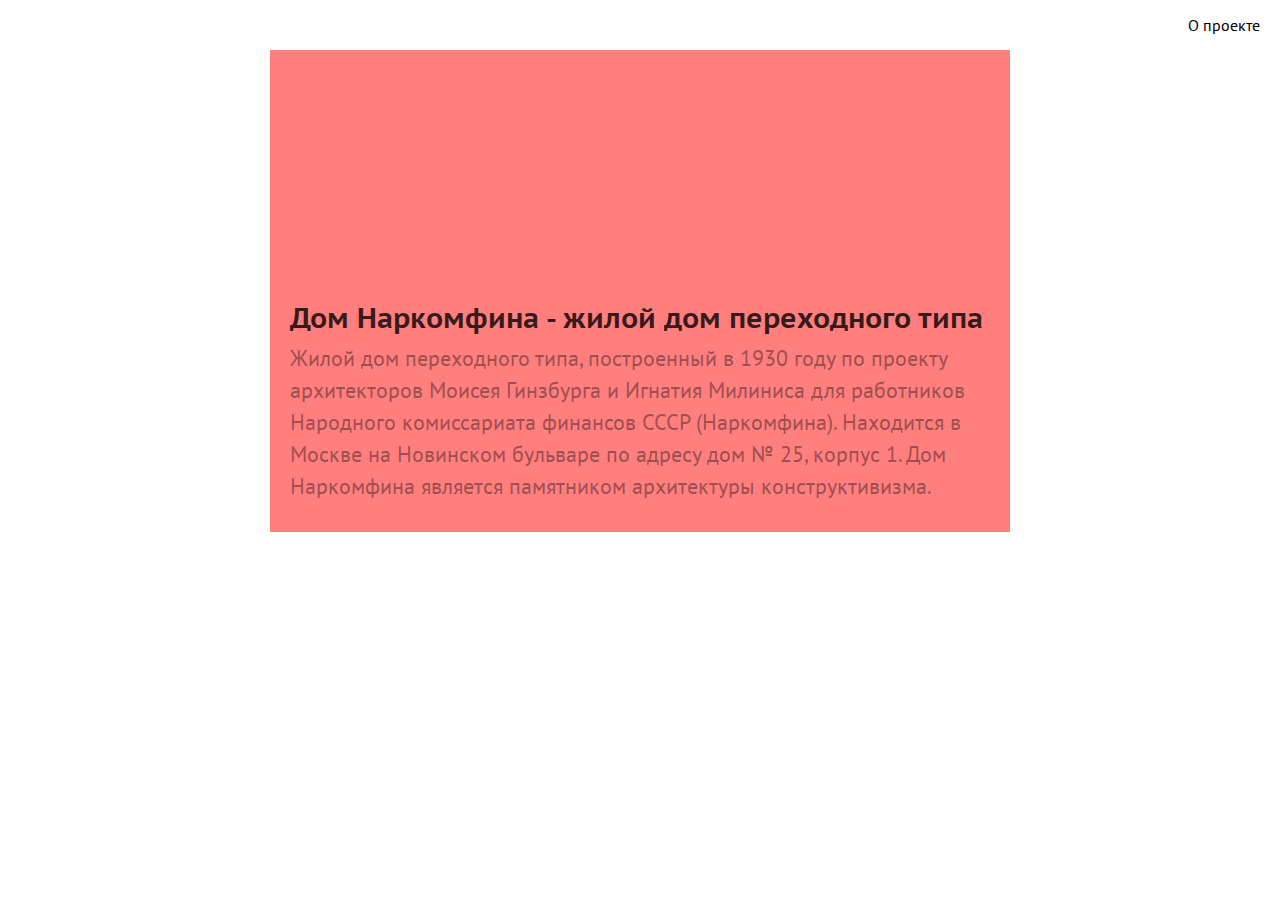
==== moltoingenuo/index.html @ 2e2cfe62 "index.html" ====
<!DOCTYPE html>
<html>
  <head>
    <meta charset="utf-8">
    <meta name="viewport" content="width=device-width">

    <title>Wikimedium</title>
    <link rel="stylesheet" href="stylesheets/style.css">

    <style>
      body {
        background-image: url(images/index_mockup.png);
        background-repeat: no-repeat;
        background-position: top center;
      }
    </style>
  </head>
  <body>
    <nav class="menubar">
      <a class="logo" href="#"></a>
      <a href="#">О проекте</a>
    </nav>

    <section class="postsFeed">
      <a href="narkomfin.html">
        <figure></figure>
        <h2>Дом Наркомфина - жилой дом переходного типа</h2>
        <p>Жилой дом переходного типа, построенный в 1930 году по проекту архитекторов Моисея Гинзбурга и Игнатия Милиниса для работников Народного комиссариата финансов СССР (Наркомфина). Находится в Москве на Новинском бульваре по адресу дом № 25, корпус 1. Дом Наркомфина является памятником архитектуры конструктивизма.</p>
      </a>
    </section>

  </body>
</html>
---- moltoingenuo/stylesheets/style.css ----
@import"reset.css";
@import"https://fonts.googleapis.com/css?family=PT+Sans+Caption:400,700|PT+Sans:400,400i,700,700i&subset=cyrillic";

@import"layout.css";
@import"menubar.css";

/* index */
@import"index.css";

/* post */
@import"sidebar.css";
@import"content.css";
@import"gallery.css";
@import"responsive.css";
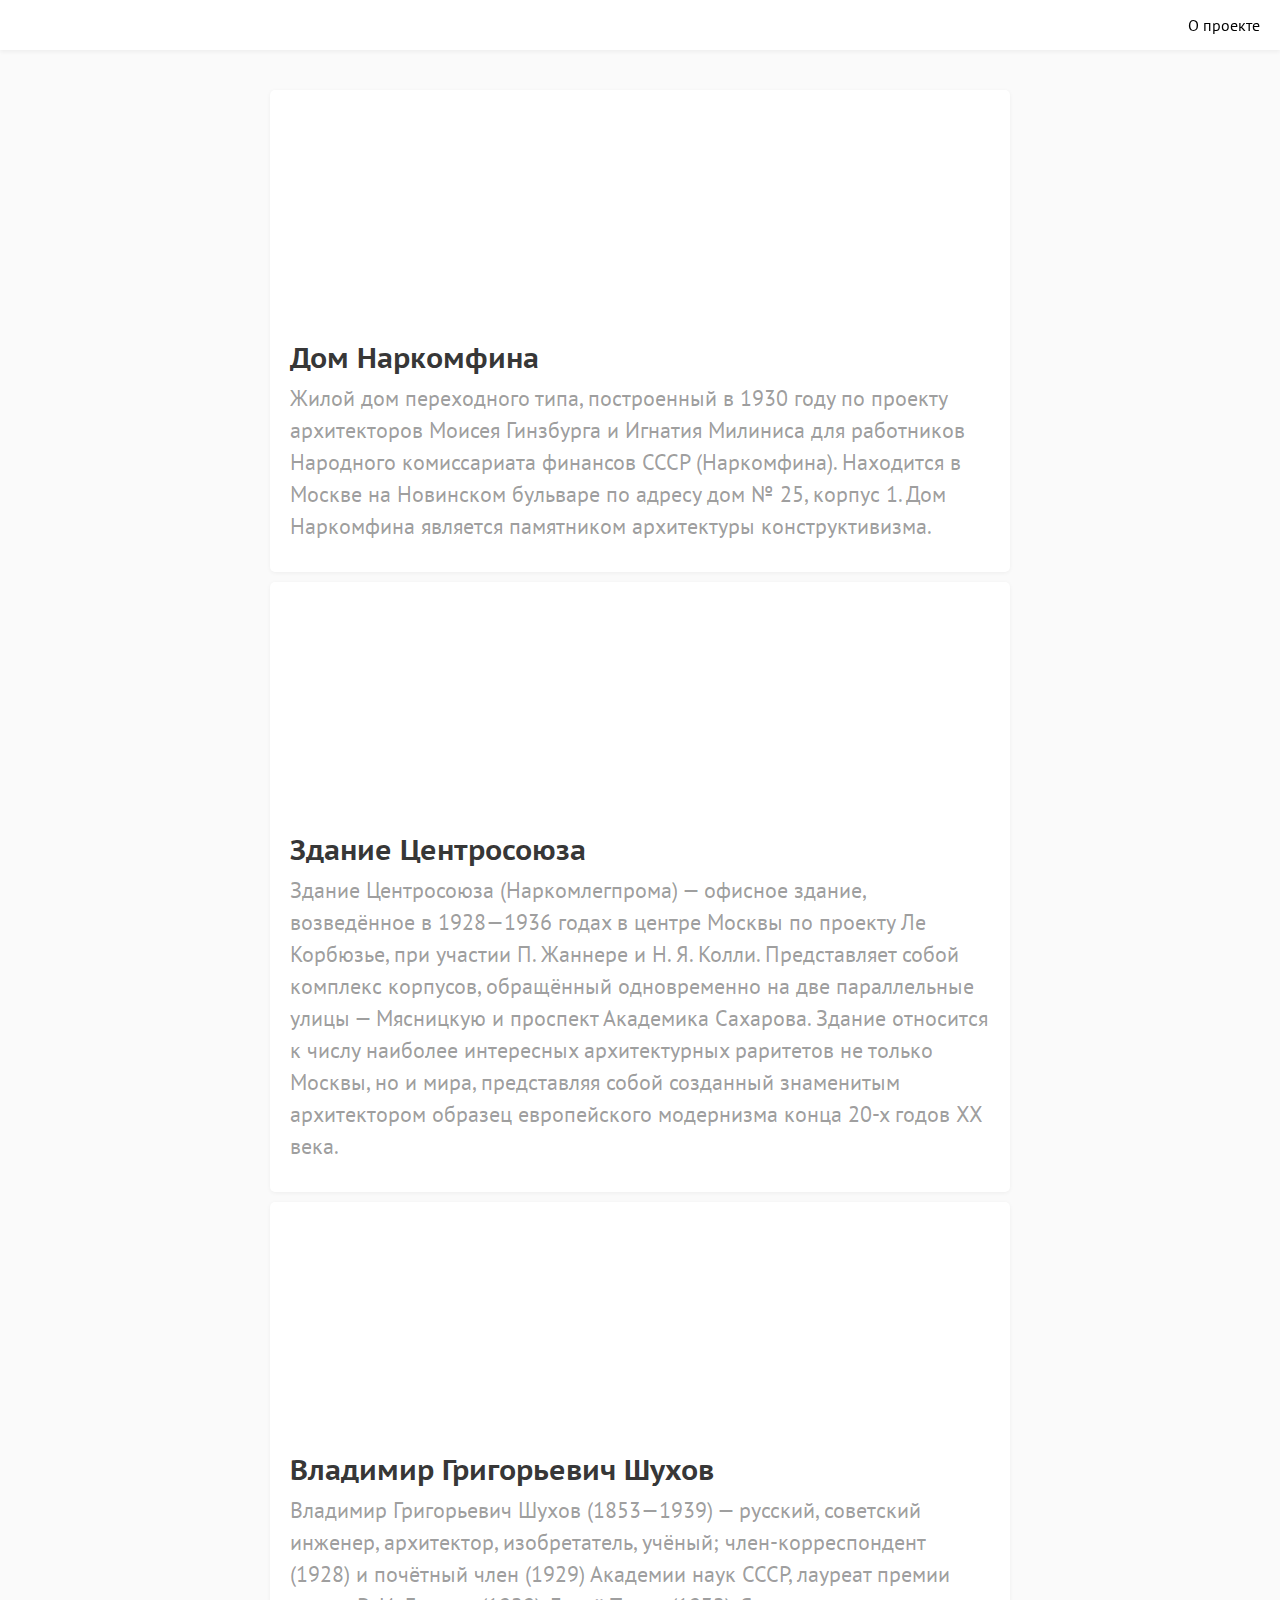
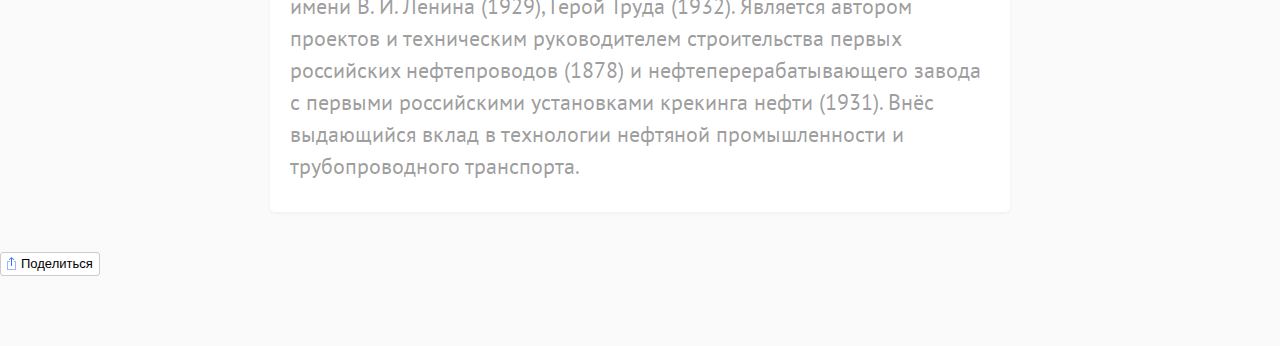
==== commit ab85ed34: "index.html" ====
--- a/moltoingenuo/index.html
+++ b/moltoingenuo/index.html
@@ -5,17 +5,14 @@
     <meta name="viewport" content="width=device-width">
 
     <title>Wikimedium</title>
+
+    <meta name="description" content="Статьи из Википедии, свёрстанные студентами для обучения основам веб-вёрстки в рамках образовательного проекта Hack Exchange.">
+    <meta name="keywords" content="hack, exchange, html, css, javascript, hse, design, rap, yo">
     <link rel="stylesheet" href="stylesheets/style.css">
-
-    <style>
-      body {
-        background-image: url(images/index_mockup.png);
-        background-repeat: no-repeat;
-        background-position: top center;
-      }
-    </style>
+    <script src="javascripts/jquery-3.1.1.js"></script>
+    <script src="javascripts/social-likes.min.js"></script>
   </head>
-  <body>
+  <body class="posts">
     <nav class="menubar">
       <a class="logo" href="#"></a>
       <a href="#">О проекте</a>
@@ -23,11 +20,32 @@
 
     <section class="postsFeed">
       <a href="narkomfin.html">
-        <figure></figure>
-        <h2>Дом Наркомфина - жилой дом переходного типа</h2>
+        <figure style="background-image: url(images/narkomfin.jpg);"></figure>
+        <h2>Дом Наркомфина</h2>
         <p>Жилой дом переходного типа, построенный в 1930 году по проекту архитекторов Моисея Гинзбурга и Игнатия Милиниса для работников Народного комиссариата финансов СССР (Наркомфина). Находится в Москве на Новинском бульваре по адресу дом № 25, корпус 1. Дом Наркомфина является памятником архитектуры конструктивизма.</p>
+      </a>
+
+      <a href="centrosouz.html">
+        <figure style="background-image: url(images/centrosouz.jpg);"></figure>
+        <h2>Здание Центросоюза</h2>
+        <p>Здание Центросоюза (Наркомлегпрома) — офисное здание, возведённое в 1928—1936 годах в центре Москвы по проекту Ле Корбюзье, при участии П. Жаннере и Н. Я. Колли. Представляет собой комплекс корпусов, обращённый одновременно на две параллельные улицы — Мясницкую и проспект Академика Сахарова. Здание относится к числу наиболее интересных архитектурных раритетов не только Москвы, но и мира, представляя собой созданный знаменитым архитектором образец европейского модернизма конца 20-х годов XX века.</p>
+      </a>
+
+      <a href="shukhov.html">
+        <figure style="background-image: url(images/shukhov.jpg);"></figure>
+        <h2>Владимир Григорьевич Шухов</h2>
+        <p>Владимир Григорьевич Шухов (1853—1939) — русский, советский инженер, архитектор, изобретатель, учёный; член-корреспондент (1928) и почётный член (1929) Академии наук СССР, лауреат премии имени В. И. Ленина (1929), Герой Труда (1932). Является автором проектов и техническим руководителем строительства первых российских нефтепроводов (1878) и нефтеперерабатывающего завода с первыми российскими установками крекинга нефти (1931). Внёс выдающийся вклад в технологии нефтяной промышленности и трубопроводного транспорта.</p>
       </a>
     </section>
 
+    <footer>
+      <div class="social-likes social-likes_single" data-single-title="Поделиться">
+        <div class="facebook" title="Поделиться ссылкой на Фейсбуке">Facebook</div>
+        <div class="twitter" title="Поделиться ссылкой в Твиттере">Twitter</div>
+        <div class="vkontakte" title="Поделиться ссылкой во Вконтакте">Вконтакте</div>
+        <div class="pinterest" title="Поделиться картинкой на Пинтересте" data-media="">Pinterest</div>
+      </div>
+    </footer>
+
   </body>
 </html>
--- a/moltoingenuo/stylesheets/style.css
+++ b/moltoingenuo/stylesheets/style.css
@@ -1,5 +1,6 @@
 @import"reset.css";
 @import"https://fonts.googleapis.com/css?family=PT+Sans+Caption:400,700|PT+Sans:400,400i,700,700i&subset=cyrillic";
+@import"social-likes_birman.css";
 
 @import"layout.css";
 @import"menubar.css";
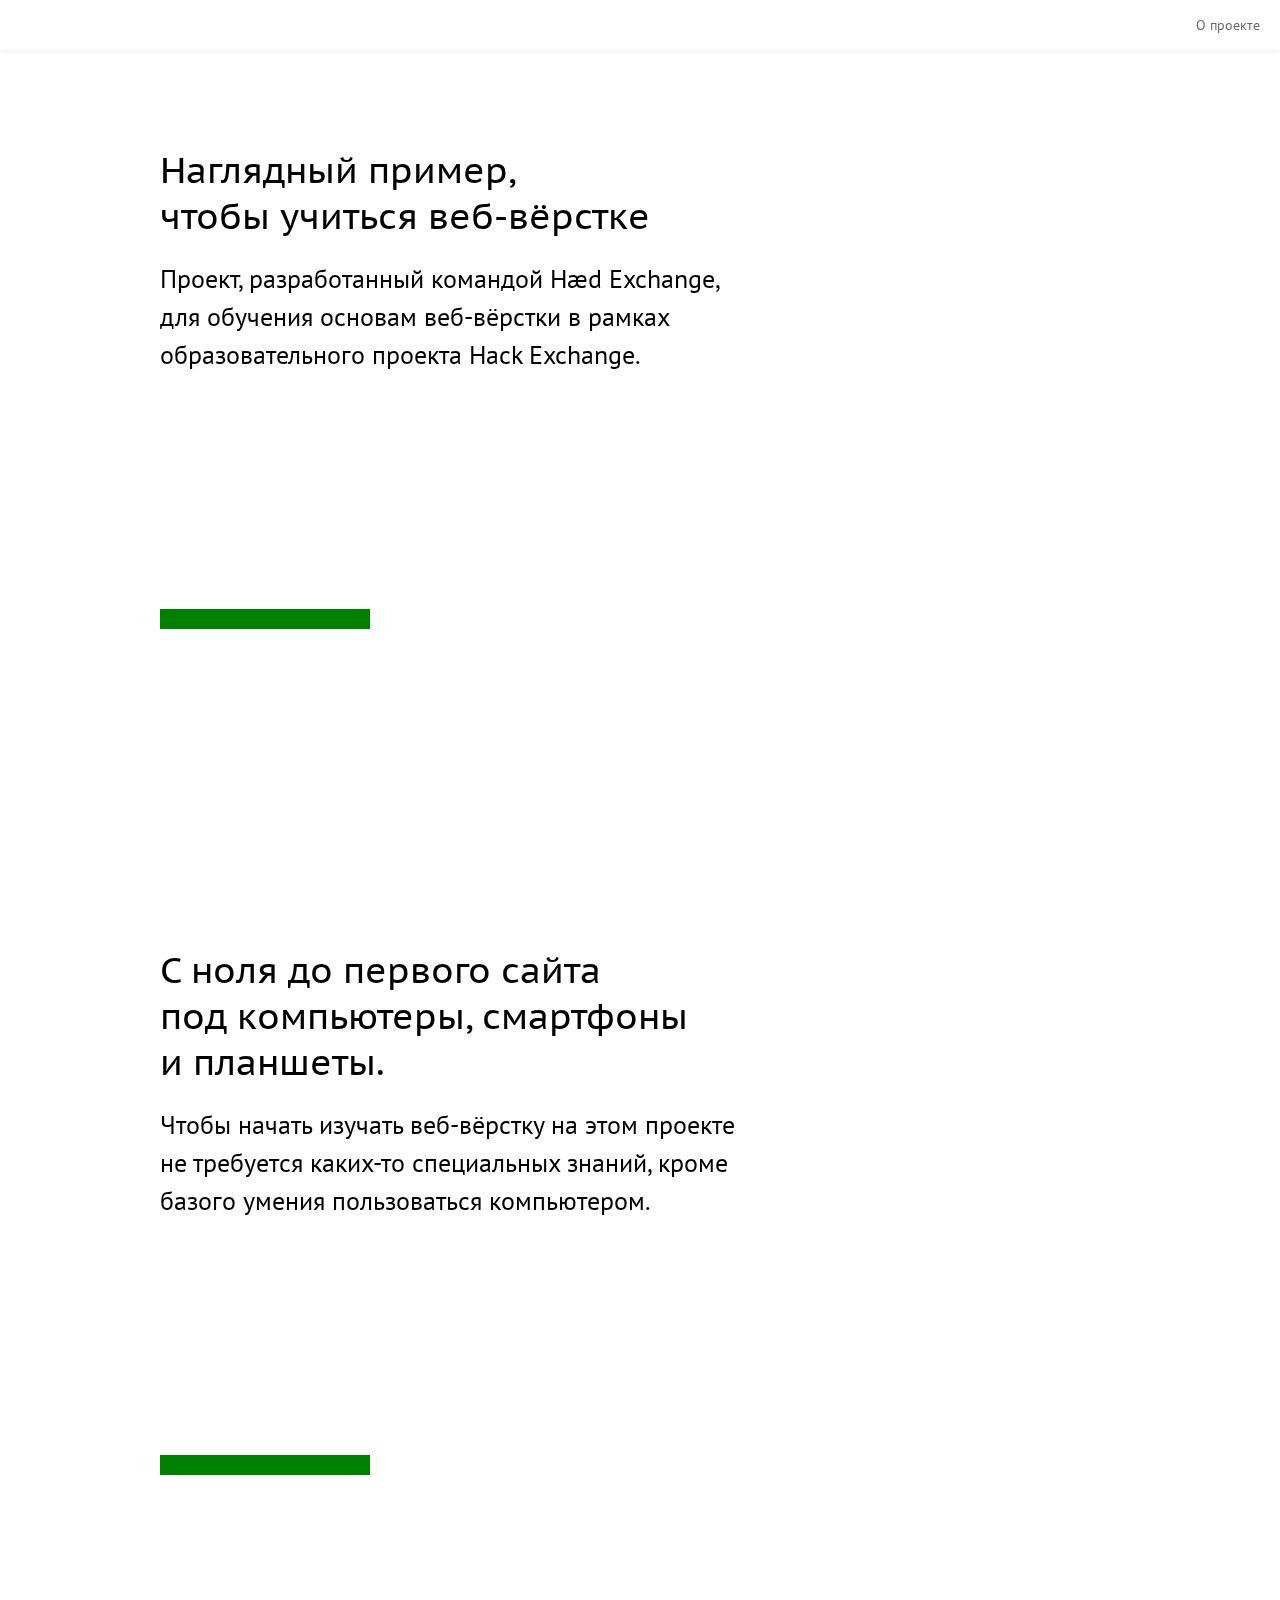
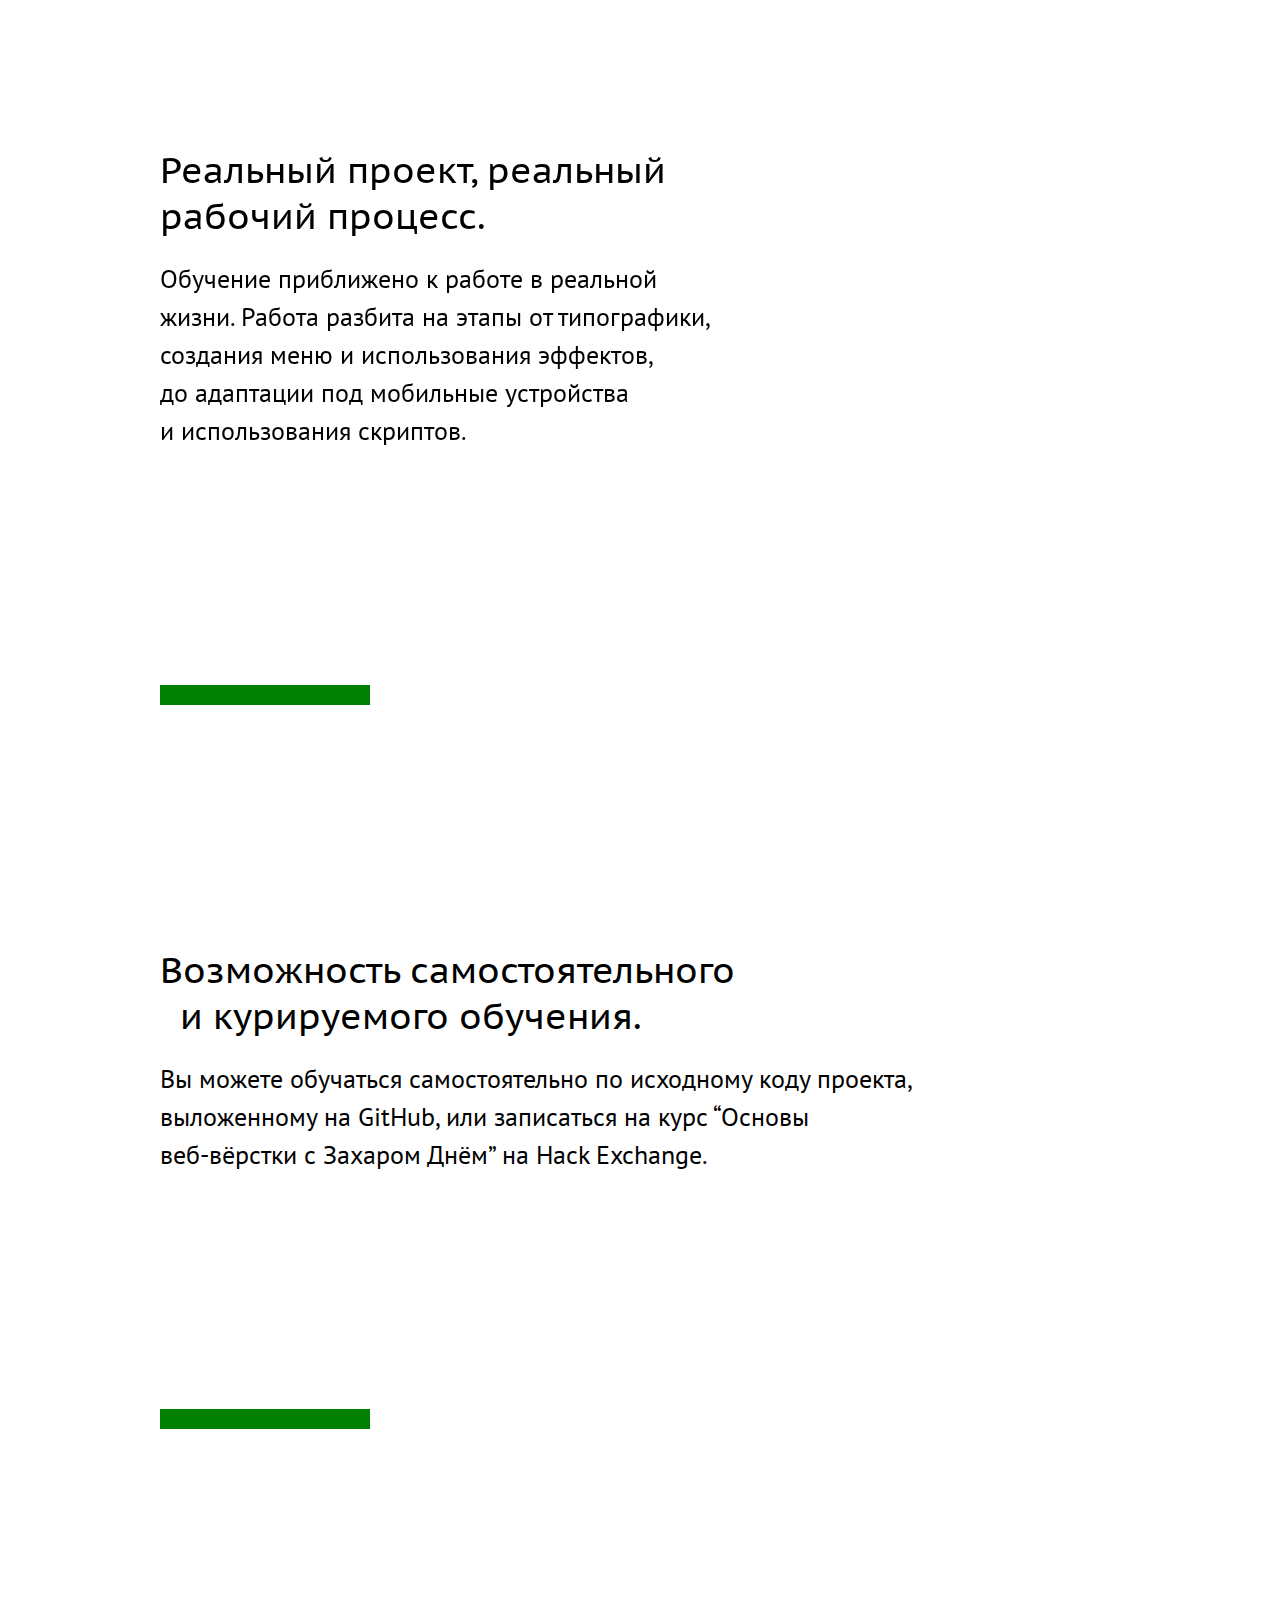
==== commit 2da77900: "фавикон и лэндинг" ====
--- a/moltoingenuo/index.html
+++ b/moltoingenuo/index.html
@@ -4,48 +4,127 @@
     <meta charset="utf-8">
     <meta name="viewport" content="width=device-width">
 
-    <title>Wikimedium</title>
+    <title>Wikimedium — проект для изучения основ веб-вёрстки</title>
 
-    <meta name="description" content="Статьи из Википедии, свёрстанные студентами для обучения основам веб-вёрстки в рамках образовательного проекта Hack Exchange.">
+    <meta name="description" content="Проект, разработанный командой Hæd Exchange, для обучения основам веб-вёрстки в рамках образовательного проекта Hack Exchange.">
     <meta name="keywords" content="hack, exchange, html, css, javascript, hse, design, rap, yo">
+
+    <meta property="og:type" content="site">
+    <meta property="og:url" content="http://wikimedium.hack.exchange">
+    <meta property="og:title" content="Wikimedium — проект для изучения основ веб-вёрстки">
+    <meta property="og:description" content="Проект, разработанный командой Hæd Exchange, для обучения основам веб-вёрстки в рамках образовательного проекта Hack Exchange.">
+    <meta property="og:image" content="http://wikimedium.hack.exchange/images/share.png">
+
+    <link rel="icon" type="image/x-icon" href="favicon.ico" />
+    <link rel="icon" type="image/png" href="favicon.png" />
+
     <link rel="stylesheet" href="stylesheets/style.css">
     <script src="javascripts/jquery-3.1.1.js"></script>
     <script src="javascripts/social-likes.min.js"></script>
+
+    <style media="screen">
+      body {
+        width: 1440px;
+        height: 3200px;
+        margin: 0 auto;
+        background-image: url(images/favicon.png);
+        background-repeat: no-repeat;
+        background-position: top center;
+        box-shadow: 0 0 10px 0  rgba(0,0,0,.1);
+      }
+    </style>
   </head>
-  <body class="posts">
+  <body class="landing">
+
     <nav class="menubar">
-      <a class="logo" href="#"></a>
-      <a href="#">О проекте</a>
+      <a class="logo" href="posts.html"></a>
+      <a class="about" href="index.html">О проекте</a>
     </nav>
 
-    <section class="postsFeed">
-      <a href="narkomfin.html">
-        <figure style="background-image: url(images/narkomfin.jpg);"></figure>
-        <h2>Дом Наркомфина</h2>
-        <p>Жилой дом переходного типа, построенный в 1930 году по проекту архитекторов Моисея Гинзбурга и Игнатия Милиниса для работников Народного комиссариата финансов СССР (Наркомфина). Находится в Москве на Новинском бульваре по адресу дом № 25, корпус 1. Дом Наркомфина является памятником архитектуры конструктивизма.</p>
-      </a>
+    <section class="mainSection">
+      <section>
+        <h2>
+          Наглядный пример,<br>
+          чтобы учиться веб-вёрстке
+        </h2>
 
-      <a href="centrosouz.html">
-        <figure style="background-image: url(images/centrosouz.jpg);"></figure>
-        <h2>Здание Центросоюза</h2>
-        <p>Здание Центросоюза (Наркомлегпрома) — офисное здание, возведённое в 1928—1936 годах в центре Москвы по проекту Ле Корбюзье, при участии П. Жаннере и Н. Я. Колли. Представляет собой комплекс корпусов, обращённый одновременно на две параллельные улицы — Мясницкую и проспект Академика Сахарова. Здание относится к числу наиболее интересных архитектурных раритетов не только Москвы, но и мира, представляя собой созданный знаменитым архитектором образец европейского модернизма конца 20-х годов XX века.</p>
-      </a>
+        <p>
+          Проект, разработанный командой Hæd Exchange,<br>
+          для обучения основам веб-вёрстки в рамках<br>
+          образовательного проекта Hack Exchange.
+        </p>
 
-      <a href="shukhov.html">
-        <figure style="background-image: url(images/shukhov.jpg);"></figure>
-        <h2>Владимир Григорьевич Шухов</h2>
-        <p>Владимир Григорьевич Шухов (1853—1939) — русский, советский инженер, архитектор, изобретатель, учёный; член-корреспондент (1928) и почётный член (1929) Академии наук СССР, лауреат премии имени В. И. Ленина (1929), Герой Труда (1932). Является автором проектов и техническим руководителем строительства первых российских нефтепроводов (1878) и нефтеперерабатывающего завода с первыми российскими установками крекинга нефти (1931). Внёс выдающийся вклад в технологии нефтяной промышленности и трубопроводного транспорта.</p>
-      </a>
+        <figure></figure>
+      </section>
+
+      <figure></figure>
+
     </section>
 
-    <footer>
-      <div class="social-likes social-likes_single" data-single-title="Поделиться">
-        <div class="facebook" title="Поделиться ссылкой на Фейсбуке">Facebook</div>
-        <div class="twitter" title="Поделиться ссылкой в Твиттере">Twitter</div>
-        <div class="vkontakte" title="Поделиться ссылкой во Вконтакте">Вконтакте</div>
-        <div class="pinterest" title="Поделиться картинкой на Пинтересте" data-media="">Pinterest</div>
-      </div>
-    </footer>
+    <section class="mainSection">
+      <section>
+        <h2>
+          С ноля до первого сайта<br>
+          под компьютеры, смартфоны<br>
+          и планшеты.
+        </h2>
 
+        <p>
+          Чтобы начать изучать веб-вёрстку на этом проекте<br>
+          не требуется каких-то специальных знаний, кроме<br>
+          базого умения пользоваться компьютером.
+        </p>
+
+        <figure></figure>
+      </section>
+
+      <figure></figure>
+
+    </section>
+
+    <section class="mainSection">
+      <section>
+        <h2>
+          Реальный проект, реальный<br>
+          рабочий процесс.
+        </h2>
+
+        <p>
+          Обучение приближено к работе в реальной<br>
+          жизни. Работа разбита на этапы от типографики,<br>
+          создания меню и использования эффектов, +<br>
+          до адаптации под мобильные устройства +<br>
+          и использования скриптов.
+        </p>
+
+        <figure></figure>
+      </section>
+
+      <figure></figure>
+
+    </section>
+
+    <section class="mainSection">
+      <section>
+        <h2>
+          Возможность самостоятельного<br> +
+          и курируемого обучения.
+        </h2>
+
+        <p>
+          Вы можете обучаться самостоятельно по исходному коду проекта,<br>
+          выложенному на GitHub, или записаться на курс “Основы<br>
+          веб-вёрстки с Захаром Днём” на Hack Exchange.
+        </p>
+        
+        <figure></figure>
+      </section>
+
+      <figure></figure>
+
+    </section>
   </body>
 </html>
--- a/moltoingenuo/stylesheets/style.css
+++ b/moltoingenuo/stylesheets/style.css
@@ -4,9 +4,13 @@
 
 @import"layout.css";
 @import"menubar.css";
+@import"share.css";
 
-/* index */
-@import"index.css";
+/* landing */
+@import"landing.css";
+
+/* posts */
+@import"posts.css";
 
 /* post */
 @import"sidebar.css";
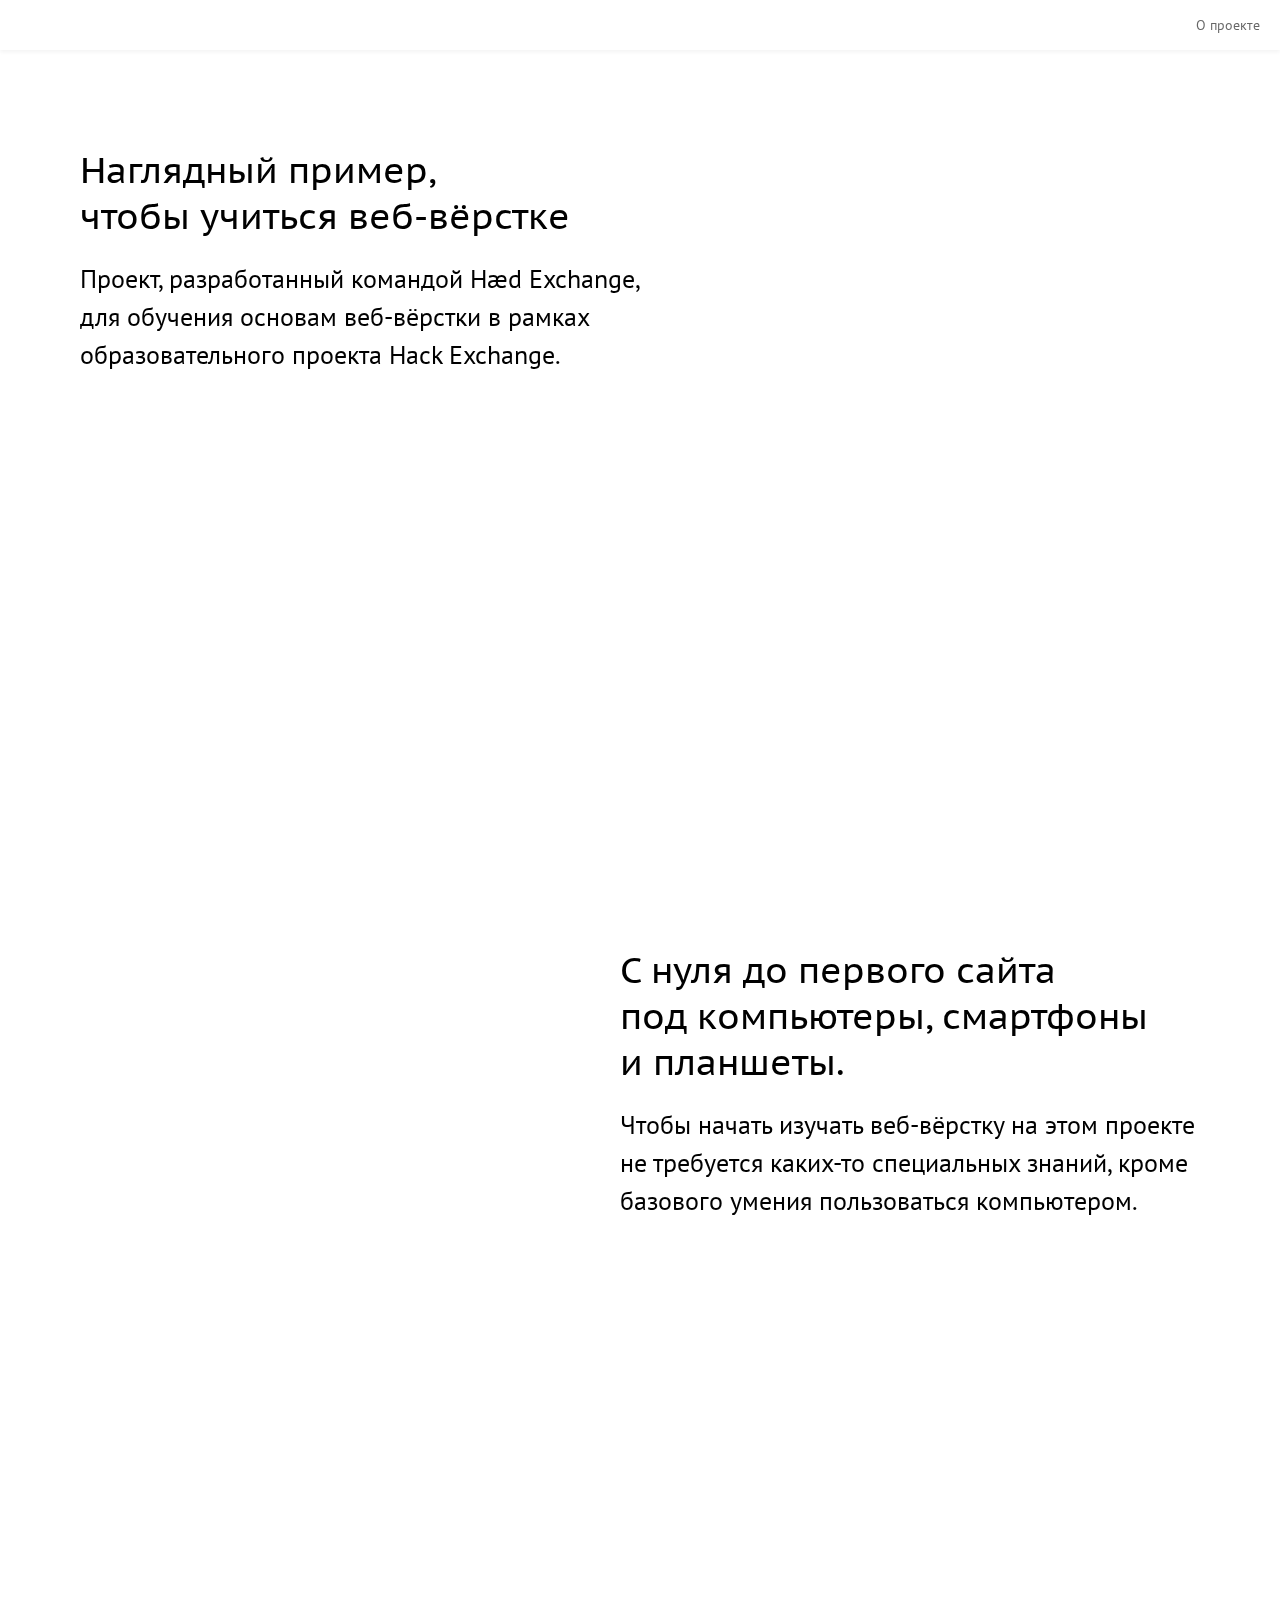
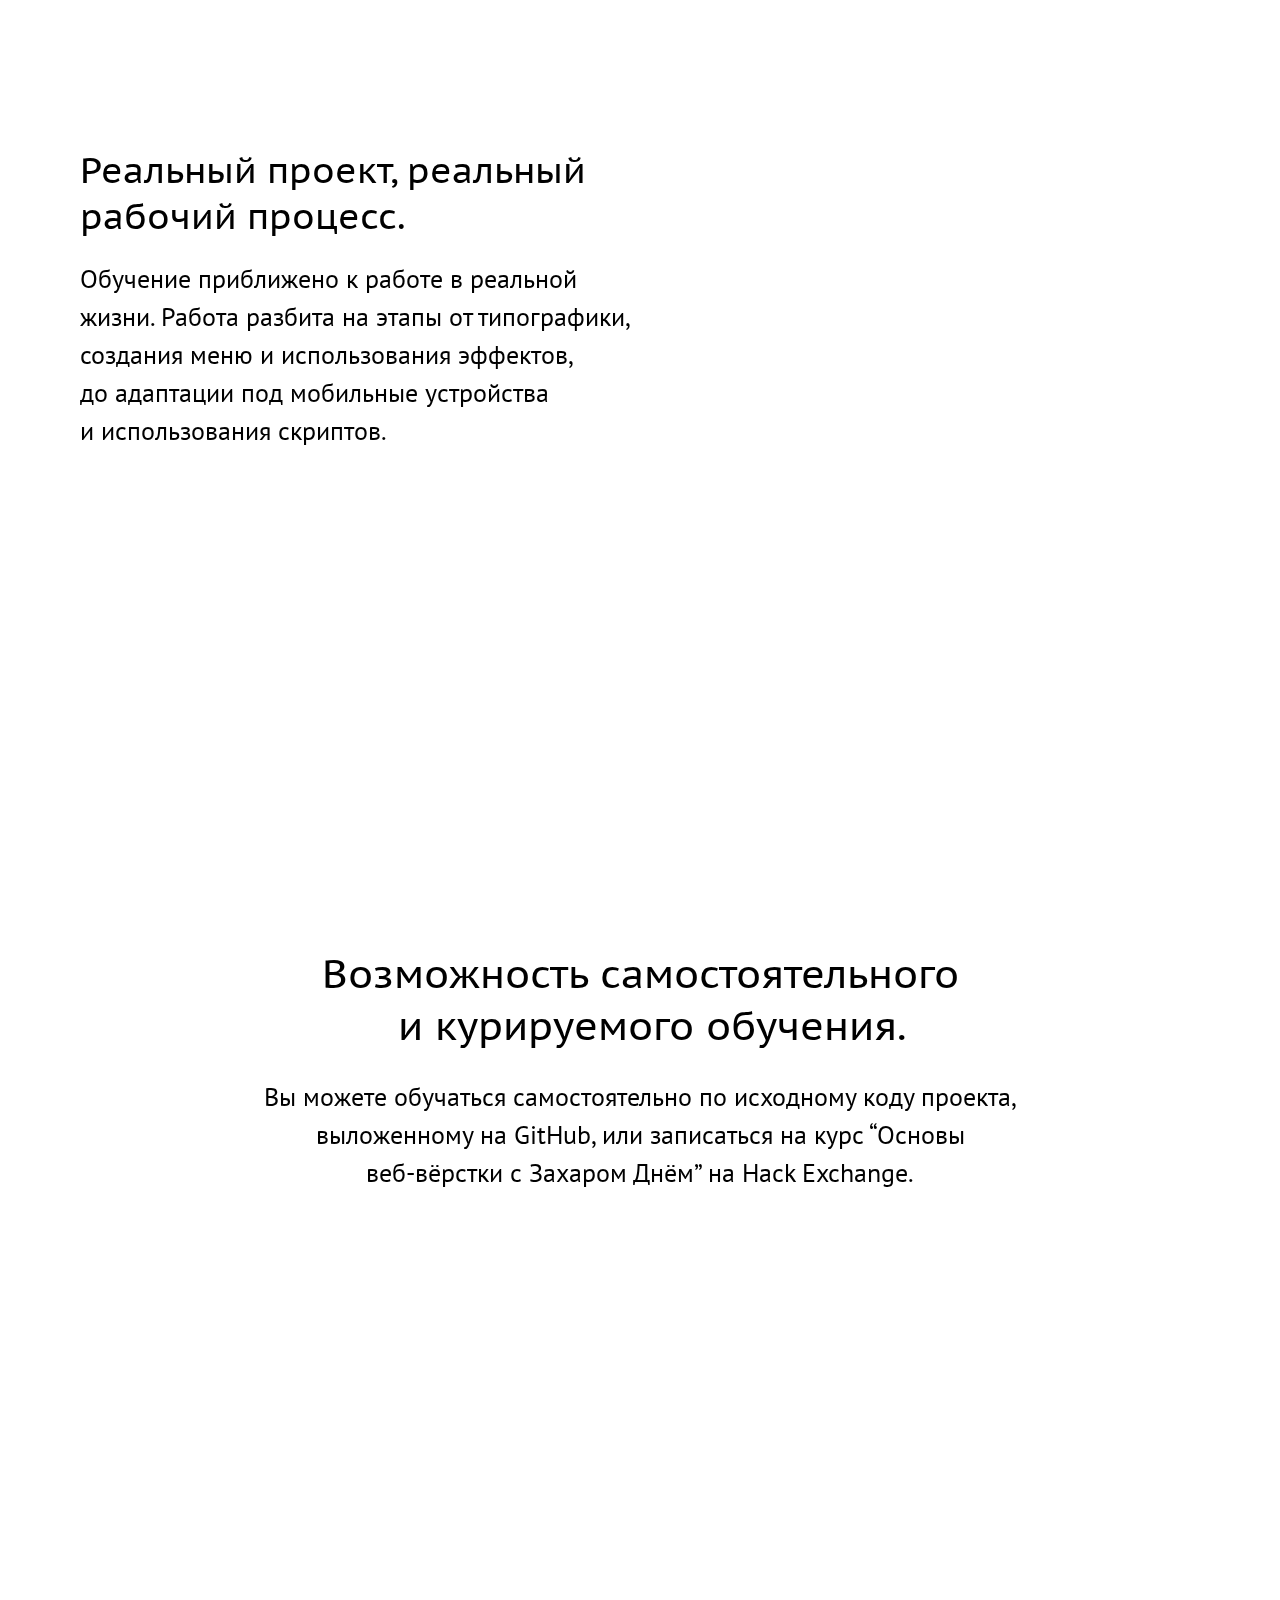
==== commit 21a12c06: "Адаптация под ipad" ====
--- a/moltoingenuo/index.html
+++ b/moltoingenuo/index.html
@@ -23,108 +23,98 @@
     <script src="javascripts/social-likes.min.js"></script>
 
     <style media="screen">
-      body {
-        width: 1440px;
-        height: 3200px;
-        margin: 0 auto;
-        background-image: url(images/favicon.png);
-        background-repeat: no-repeat;
-        background-position: top center;
-        box-shadow: 0 0 10px 0  rgba(0,0,0,.1);
-      }
     </style>
   </head>
-  <body class="landing">
+  <body class="landing bg">
 
     <nav class="menubar">
       <a class="logo" href="posts.html"></a>
       <a class="about" href="index.html">О проекте</a>
     </nav>
 
-    <section class="mainSection">
-      <section>
-        <h2>
-          Наглядный пример,<br>
-          чтобы учиться веб-вёрстке
-        </h2>
+    <section class="landingWrapper">
+      <section class="mainSection left">
+        <section>
+          <h2>
+            Наглядный пример,<br>
+            чтобы учиться веб-вёрстке
+          </h2>
 
-        <p>
-          Проект, разработанный командой Hæd Exchange,<br>
-          для обучения основам веб-вёрстки в рамках<br>
-          образовательного проекта Hack Exchange.
-        </p>
+          <p>
+            Проект, разработанный командой Hæd Exchange,<br>
+            для обучения основам веб-вёрстки в рамках<br>
+            образовательного проекта Hack Exchange.
+          </p>
 
-        <figure></figure>
+          <figure></figure>
+        </section>
+
+        <figure class="mockup" id="mockup1"></figure>
       </section>
 
-      <figure></figure>
+      <section class="mainSection right">
+        <section>
+          <h2>
+            С нуля до первого сайта<br>
+            под компьютеры, смартфоны<br>
+            и планшеты.
+          </h2>
+
+          <p>
+            Чтобы начать изучать веб-вёрстку на этом проекте<br>
+            не требуется каких-то специальных знаний, кроме<br>
+            базового умения пользоваться компьютером.
+          </p>
+
+          <figure></figure>
+        </section>
+
+        <figure class="mockup" id="mockup2"></figure>
+
+      </section>
+
+      <section class="mainSection left">
+        <section>
+          <h2>
+            Реальный проект, реальный<br>
+            рабочий процесс.
+          </h2>
+
+          <p>
+            Обучение приближено к работе в реальной<br>
+            жизни. Работа разбита на этапы от типографики,<br>
+            создания меню и использования эффектов, +<br>
+            до адаптации под мобильные устройства +<br>
+            и использования скриптов.
+          </p>
+
+          <figure></figure>
+        </section>
+
+        <figure class="mockup" id="mockup3"></figure>
+
+      </section>
+
+      <section class="mainSection center">
+        <section>
+          <h2>
+            Возможность самостоятельного<br> +
+            и курируемого обучения.
+          </h2>
+
+          <p>
+            Вы можете обучаться самостоятельно по исходному коду проекта,<br>
+            выложенному на GitHub, или записаться на курс “Основы<br>
+            веб-вёрстки с Захаром Днём” на Hack Exchange.
+          </p>
+        </section>
+
+      </section>
 
     </section>
 
-    <section class="mainSection">
-      <section>
-        <h2>
-          С ноля до первого сайта<br>
-          под компьютеры, смартфоны<br>
-          и планшеты.
-        </h2>
-
-        <p>
-          Чтобы начать изучать веб-вёрстку на этом проекте<br>
-          не требуется каких-то специальных знаний, кроме<br>
-          базого умения пользоваться компьютером.
-        </p>
-
-        <figure></figure>
-      </section>
-
-      <figure></figure>
-
-    </section>
-
-    <section class="mainSection">
-      <section>
-        <h2>
-          Реальный проект, реальный<br>
-          рабочий процесс.
-        </h2>
-
-        <p>
-          Обучение приближено к работе в реальной<br>
-          жизни. Работа разбита на этапы от типографики,<br>
-          создания меню и использования эффектов, -<br>
-          до адаптации под мобильные устройства -<br>
-          и использования скриптов.
-        </p>
-
-        <figure></figure>
-      </section>
-
-      <figure></figure>
-
-    </section>
-
-    <section class="mainSection">
-      <section>
-        <h2>
-          Возможность самостоятельного<br> -
-          и курируемого обучения.
-        </h2>
-
-        <p>
-          Вы можете обучаться самостоятельно по исходному коду проекта,<br>
-          выложенному на GitHub, или записаться на курс “Основы<br>
-          веб-вёрстки с Захаром Днём” на Hack Exchange.
-        </p>
-        
-        <figure></figure>
-      </section>
-
-      <figure></figure>
-
-    </section>
   </body>
 </html>
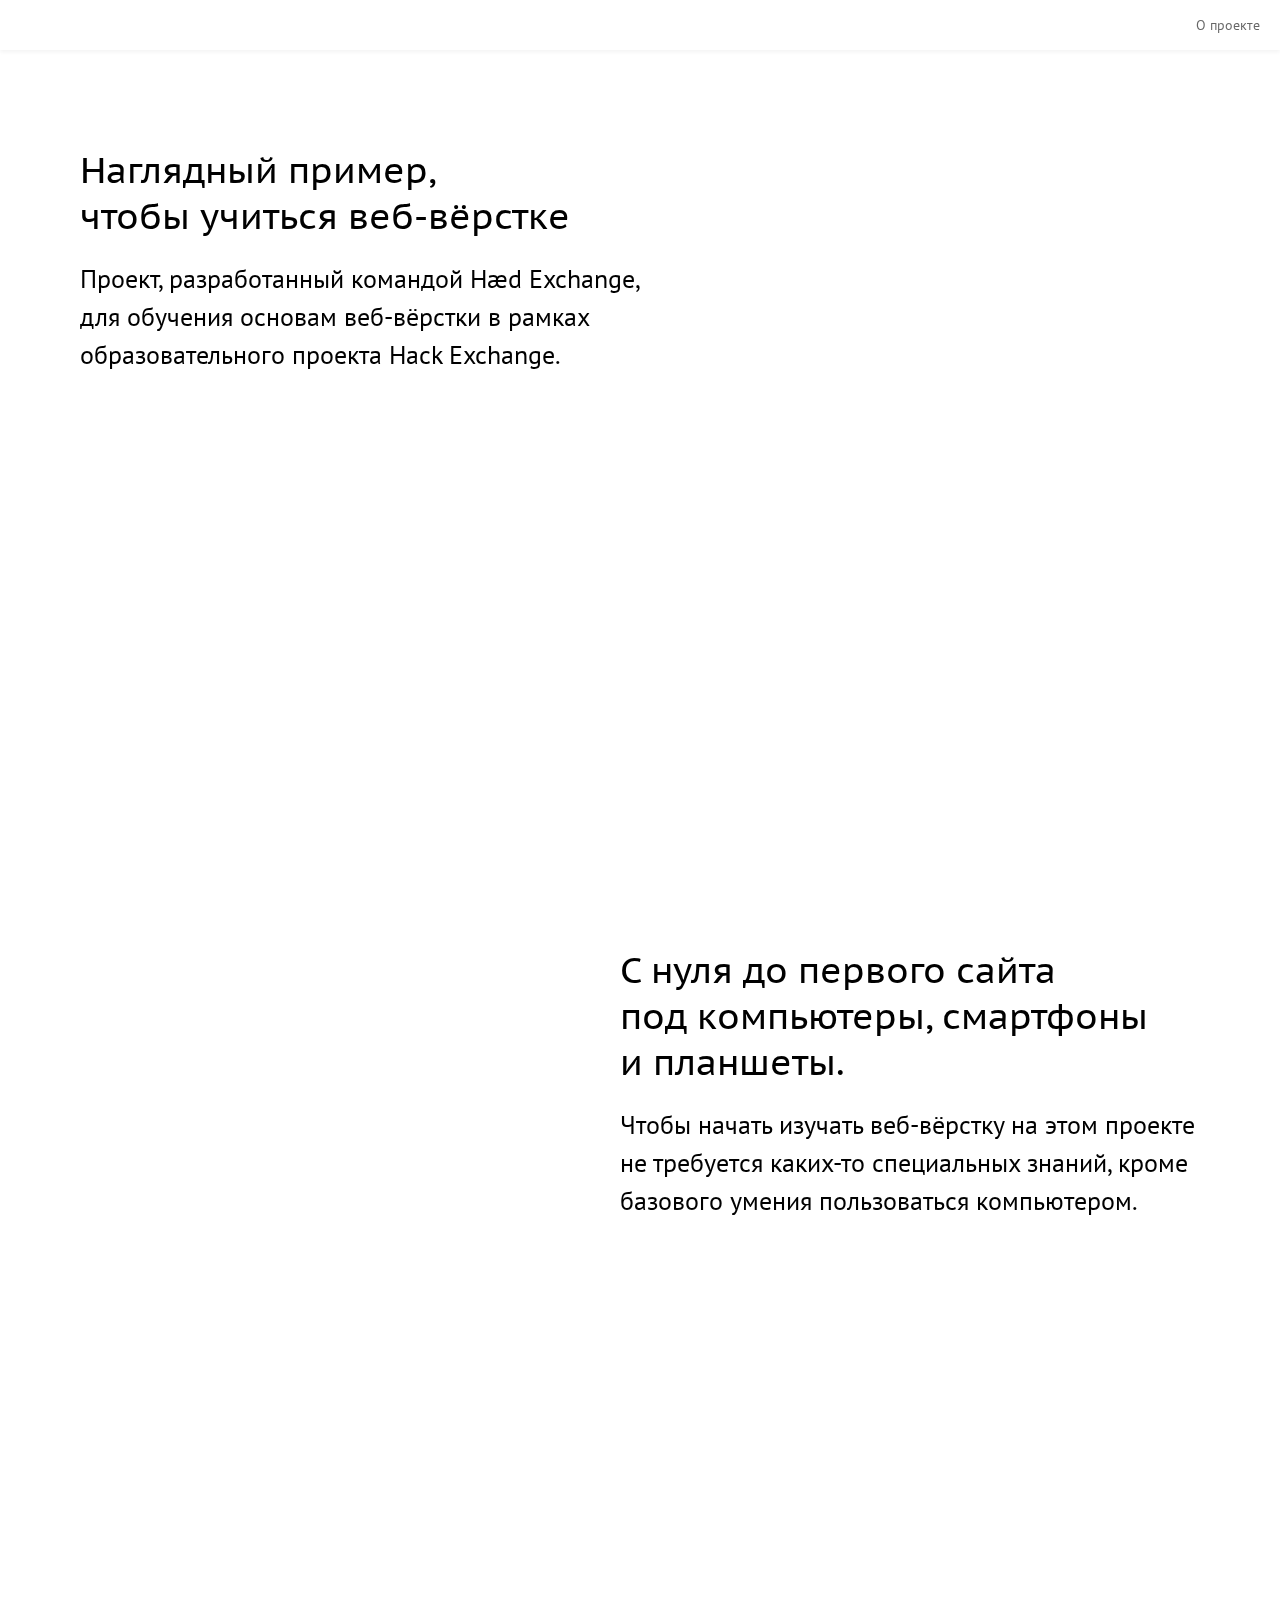
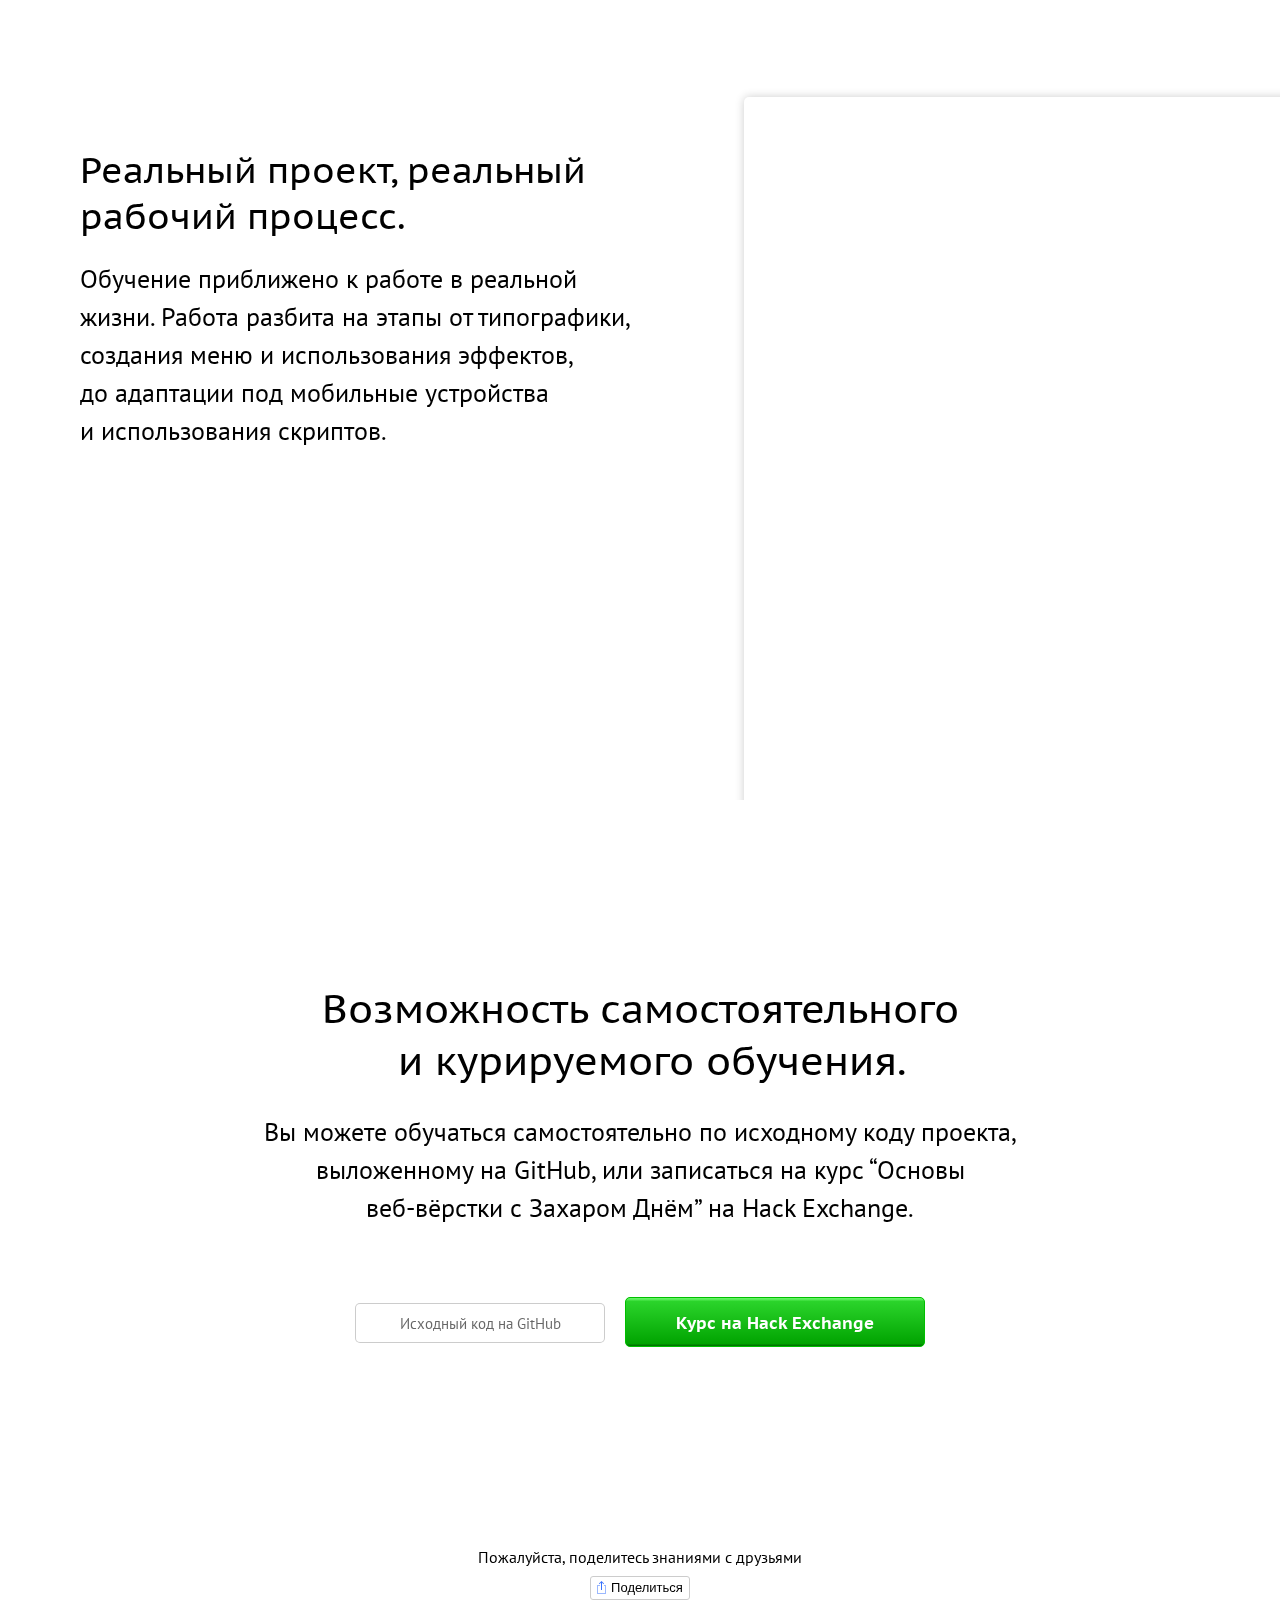
==== commit 0ce2c15c: "3 мокап" ====
--- a/moltoingenuo/index.html
+++ b/moltoingenuo/index.html
@@ -110,8 +110,23 @@
             выложенному на GitHub, или записаться на курс “Основы<br>
             веб-вёрстки с Захаром Днём” на Hack Exchange.
           </p>
+
+          <nav>
+            <a class="btn small white" href="http://github.com/ZakharDay/Wikimedium">Исходный код на GitHub</a>
+            <a class="btn large green" href="http://lessons.hack.exchange">Курс на Hack Exchange</a>
+          </nav>
         </section>
 
+        <footer>
+          <p>Пожалуйста, поделитесь знаниями с друзьями</p>
+
+          <div class="social-likes social-likes_single" data-single-title="Поделиться">
+            <div class="facebook" title="Поделиться ссылкой на Фейсбуке">Facebook</div>
+            <div class="twitter" title="Поделиться ссылкой в Твиттере">Twitter</div>
+            <div class="vkontakte" title="Поделиться ссылкой во Вконтакте">Вконтакте</div>
+            <div class="pinterest" title="Поделиться картинкой на Пинтересте" data-media="">Pinterest</div>
+          </div>
+        </footer>
       </section>
 
     </section>
--- a/moltoingenuo/stylesheets/style.css
+++ b/moltoingenuo/stylesheets/style.css
@@ -5,6 +5,7 @@
 @import"layout.css";
 @import"menubar.css";
 @import"share.css";
+@import"ui.css";
 
 /* landing */
 @import"landing.css";
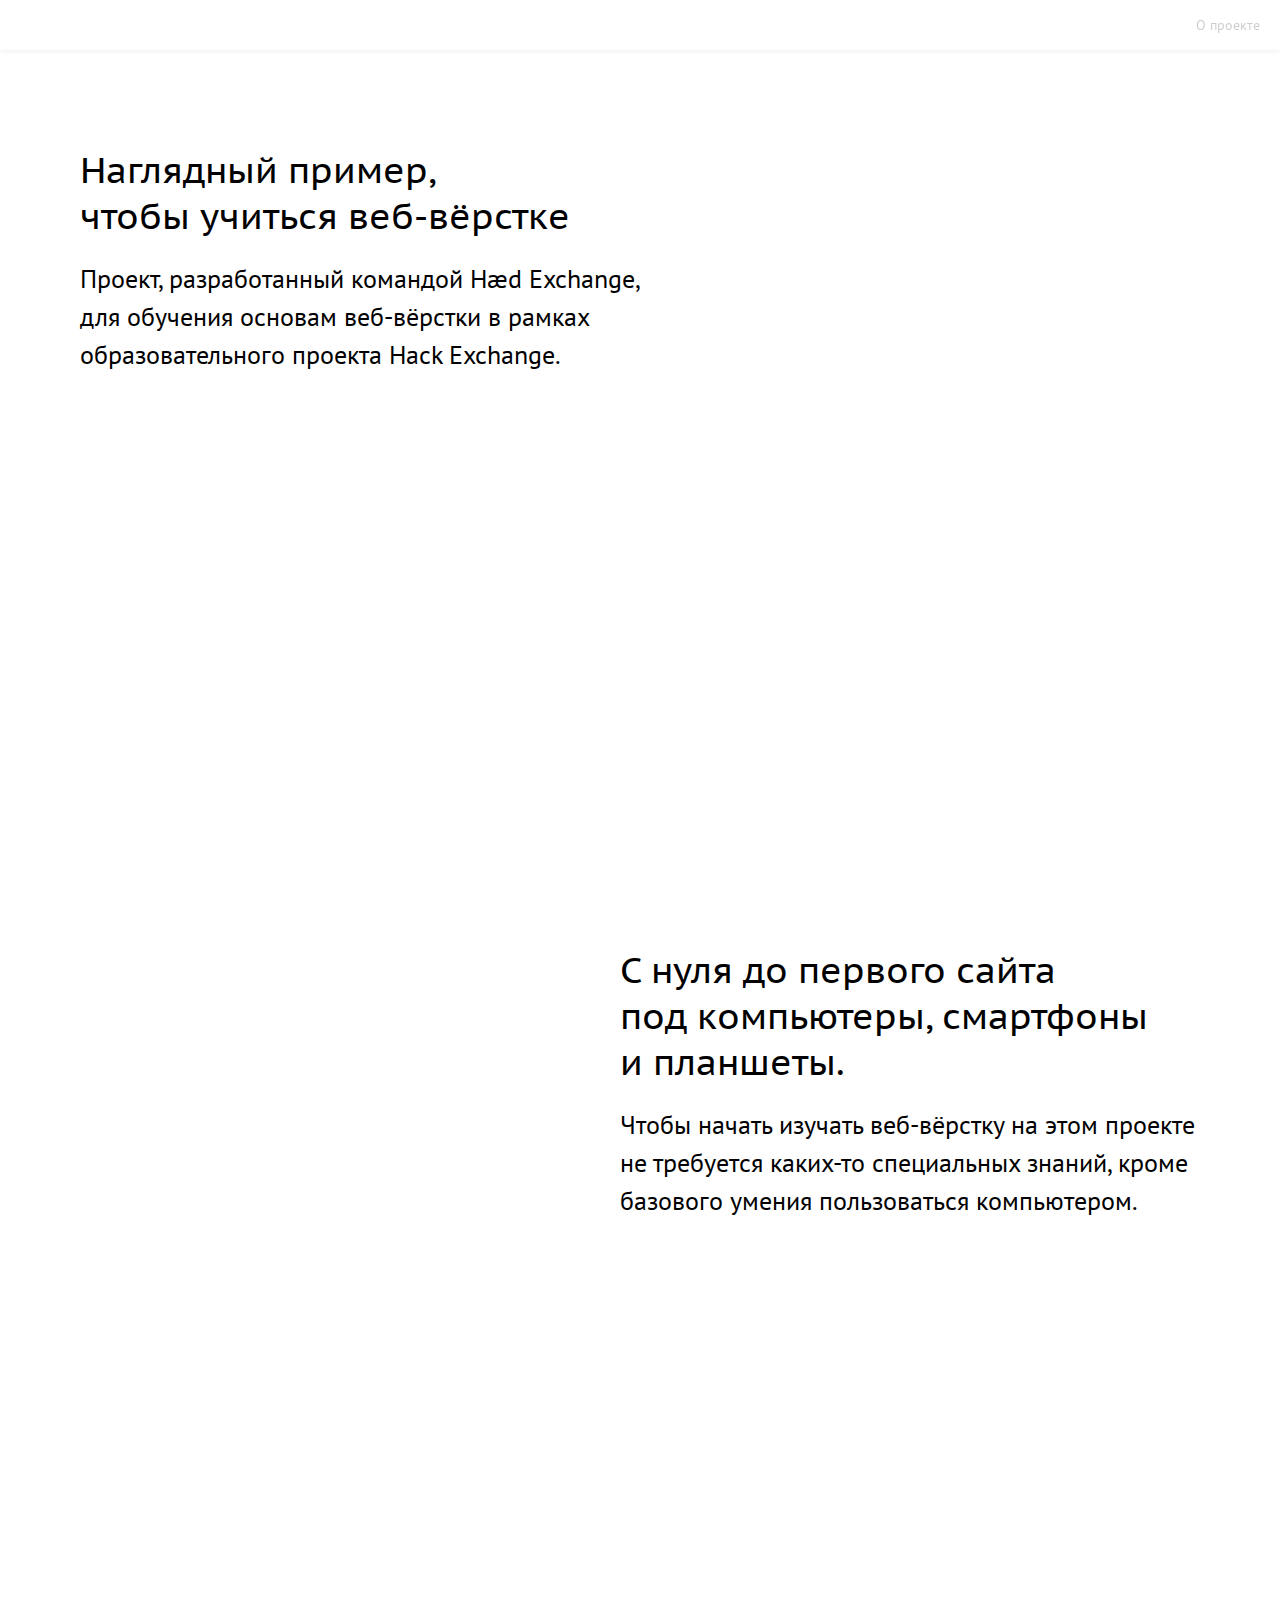
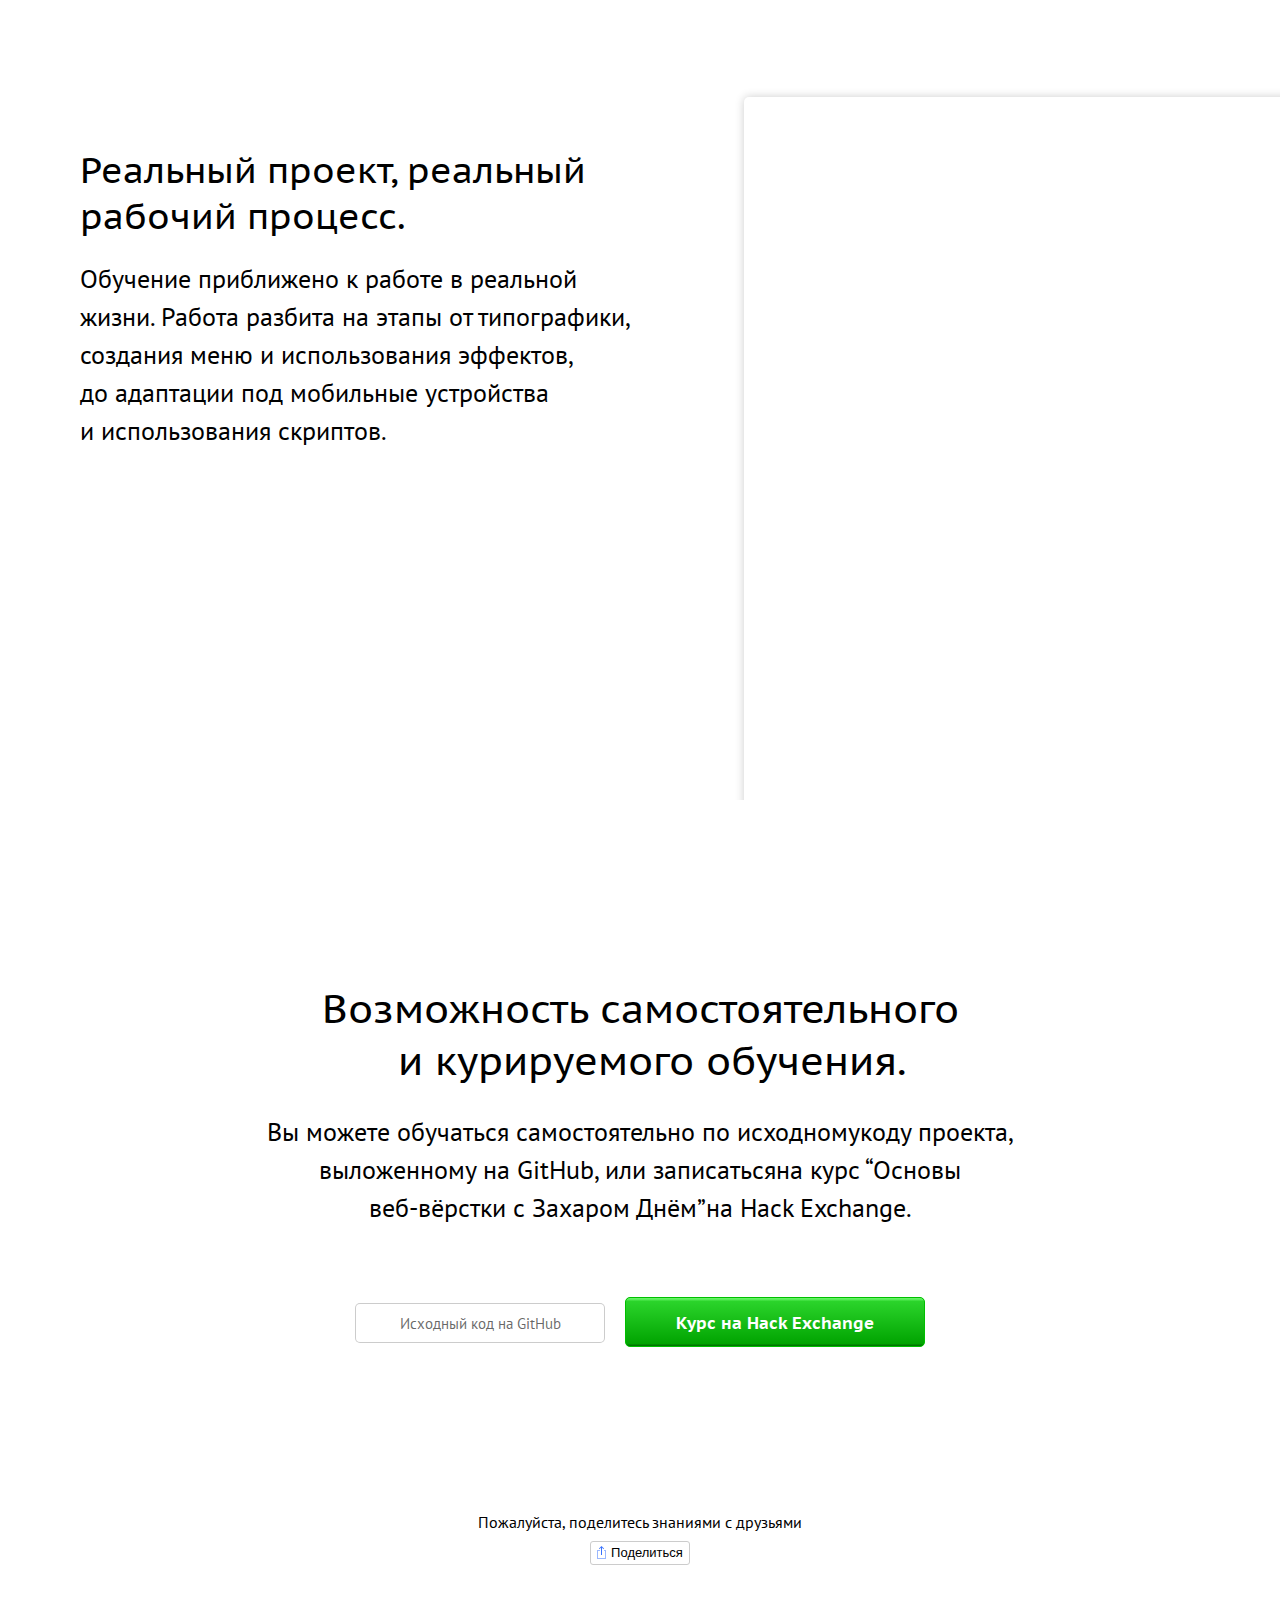
==== commit 55209f6e: "ipad_portrait" ====
--- a/moltoingenuo/index.html
+++ b/moltoingenuo/index.html
@@ -25,7 +25,7 @@
     <style media="screen">
     </style>
   </head>
-  <body class="landing bg">
+  <body class="landing ">
 
     <nav class="menubar">
       <a class="logo" href="posts.html"></a>
@@ -106,9 +106,9 @@
           </h2>
 
           <p>
-            Вы можете обучаться самостоятельно по исходному коду проекта,<br>
-            выложенному на GitHub, или записаться на курс “Основы<br>
-            веб-вёрстки с Захаром Днём” на Hack Exchange.
+            Вы можете обучаться самостоятельно по исходному<br class="compact">коду проекта,<br class="full">
+            выложенному на GitHub, или записаться<br class="compact">на курс “Основы<br class="full">
+            веб-вёрстки с Захаром Днём”<br class="compact">на Hack Exchange.
           </p>
 
           <nav>
@@ -120,7 +120,7 @@
         <footer>
           <p>Пожалуйста, поделитесь знаниями с друзьями</p>
 
-          <div class="social-likes social-likes_single" data-single-title="Поделиться">
+          <div class="social-likes social-likes_single" data-single-title="Поделиться" data-url="http://wikimedium.hack.exchange">
             <div class="facebook" title="Поделиться ссылкой на Фейсбуке">Facebook</div>
             <div class="twitter" title="Поделиться ссылкой в Твиттере">Twitter</div>
             <div class="vkontakte" title="Поделиться ссылкой во Вконтакте">Вконтакте</div>
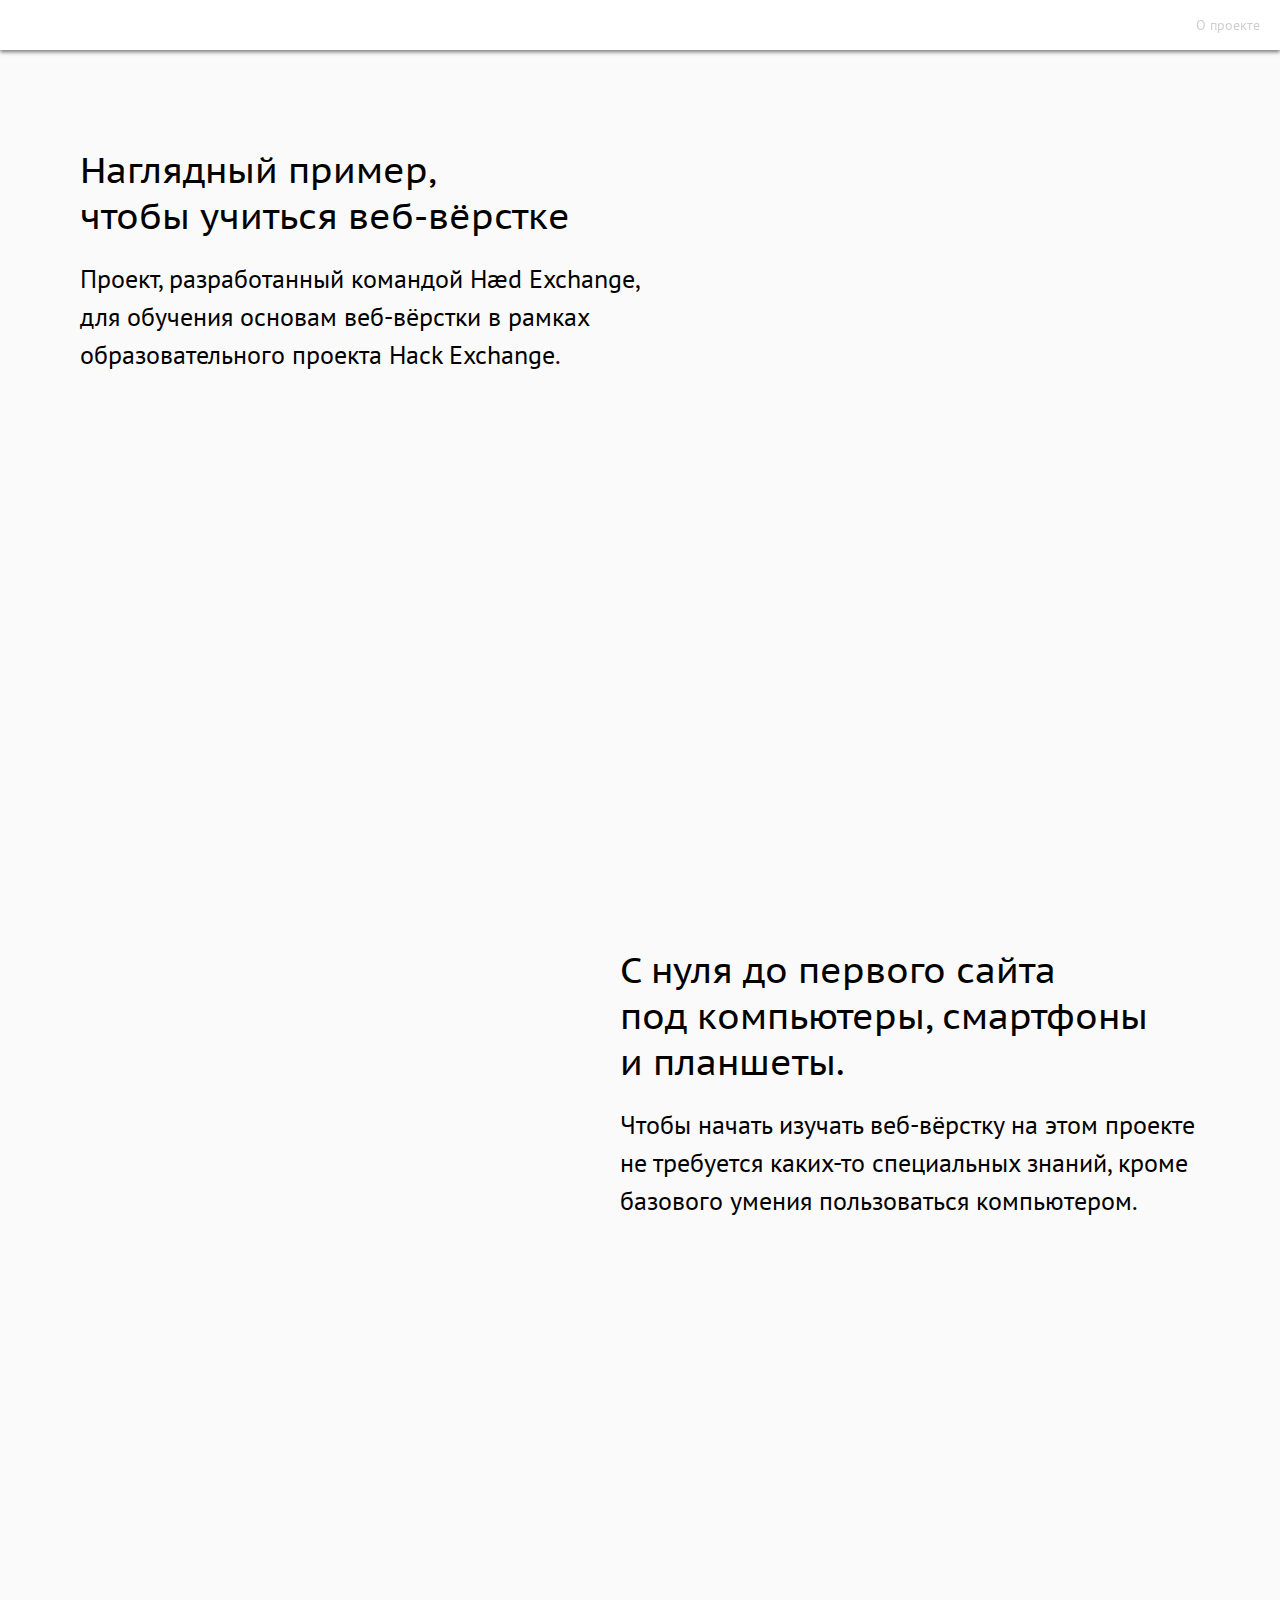
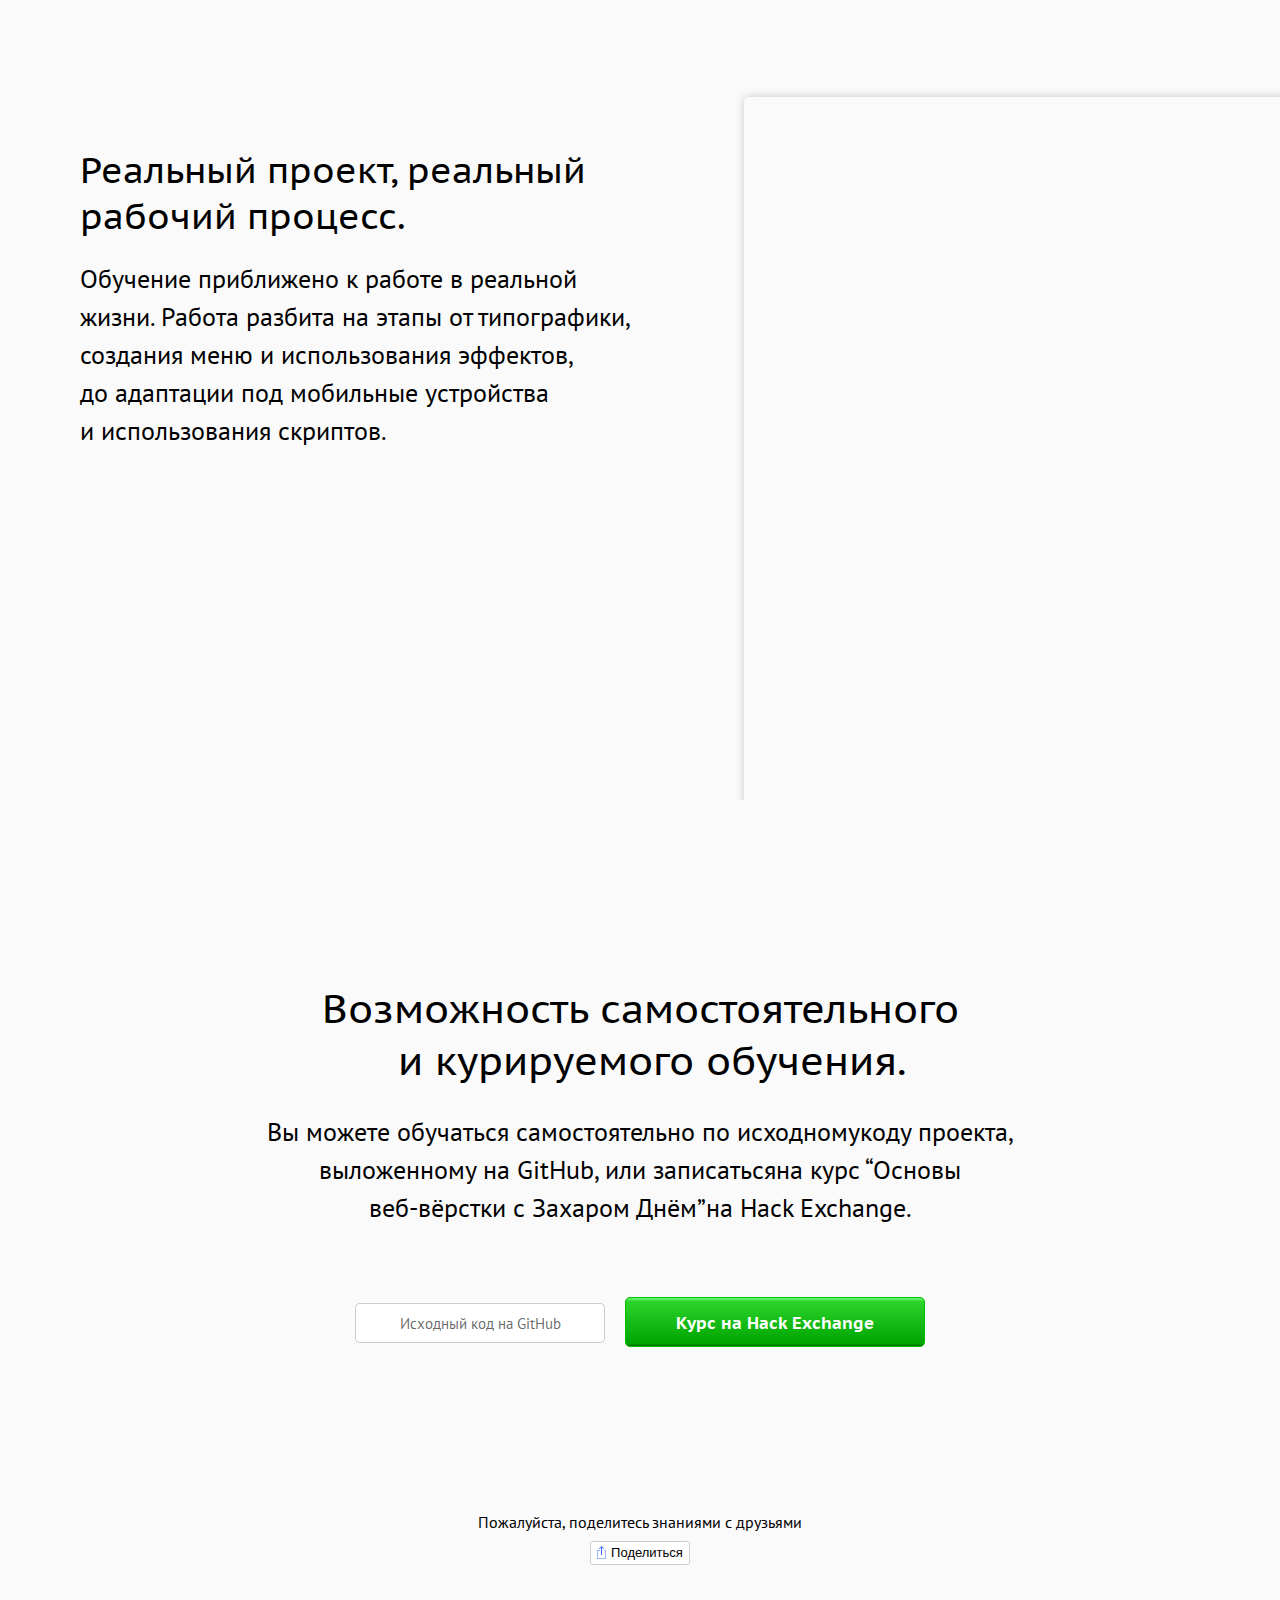
==== commit 07c73818: "изменили menubar, добавили autoprefixer" ====
--- a/moltoingenuo/index.html
+++ b/moltoingenuo/index.html
@@ -28,8 +28,10 @@
   <body class="landing ">
 
     <nav class="menubar">
-      <a class="logo" href="posts.html"></a>
-      <a class="about" href="index.html">О проекте</a>
+      <div>
+        <a class="logo" href="posts.html"></a>
+        <a class="about" href="index.html">О проекте</a>
+      </div>
     </nav>
 
     <section class="landingWrapper">
